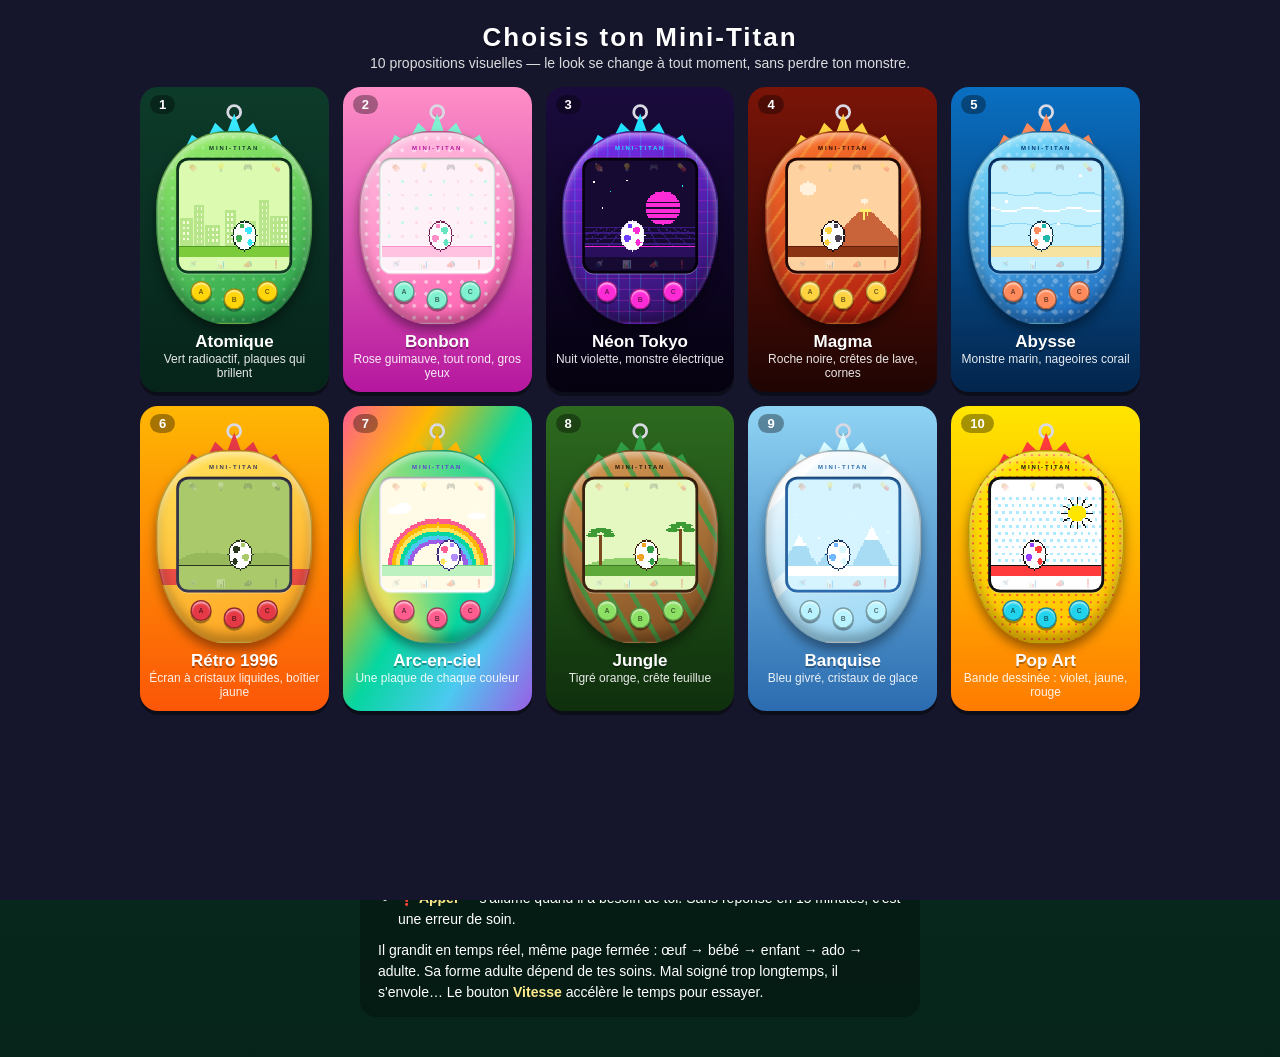
==== classique.html @ c43db401 "Mini-Titan : tamagotchi mobile HD (appli installable) + version classique Co-Authored-By: Claude Fab" ====
<!doctype html>
<html lang="fr">
<head>
<meta charset="utf-8">
<meta name="viewport" content="width=device-width,initial-scale=1">
<title>Mini-Titan — le monstre de poche</title>
<style>
*{box-sizing:border-box}
html,body{margin:0;min-height:100%}
body{font-family:"Trebuchet MS",Verdana,sans-serif;color:#fff;background:var(--page,#1b1b2f);transition:background .4s;
  display:flex;flex-direction:column;align-items:center;padding:14px 12px 40px;overflow-x:hidden}
h1{font-size:26px;margin:4px 0 2px;letter-spacing:2px;text-shadow:0 3px 0 rgba(0,0,0,.25)}
.sub{opacity:.85;font-size:14px;margin-bottom:10px;text-align:center}
.bar{display:flex;gap:8px;flex-wrap:wrap;justify-content:center;margin:6px 0 46px}
.bar button,.close{font:inherit;font-weight:bold;font-size:14px;color:#222;background:#fff;border:0;border-radius:999px;
  padding:8px 14px;cursor:pointer;box-shadow:0 3px 0 rgba(0,0,0,.3)}
.bar button:active{transform:translateY(2px);box-shadow:0 1px 0 rgba(0,0,0,.3)}

/* ---------- boîtier ---------- */
.device{position:relative;width:340px;height:420px;flex:none;user-select:none;-webkit-user-select:none}
.ring{position:absolute;left:50%;top:-58px;width:34px;height:34px;margin-left:-17px;border:6px solid #d9d9e3;border-radius:50%;
  box-shadow:inset 0 -2px 0 rgba(0,0,0,.25)}
.spikes{position:absolute;left:50%;top:-38px;width:230px;height:92px;margin-left:-115px;background:var(--spike);
  clip-path:polygon(0 100%,10% 50%,22% 70%,32% 22%,43% 48%,50% 0,57% 48%,68% 22%,78% 70%,90% 50%,100% 100%);
  filter:drop-shadow(0 0 6px var(--spike))}
.shell{position:absolute;inset:0;border-radius:46% 46% 44% 44% / 40% 40% 52% 52%;
  background:var(--pattern),linear-gradient(160deg,var(--sh1),var(--sh2));
  box-shadow:inset 0 10px 14px rgba(255,255,255,.45),inset 0 -16px 22px rgba(0,0,0,.28),0 14px 24px rgba(0,0,0,.4);
  border:3px solid rgba(0,0,0,.28)}
.brand{position:absolute;top:30px;left:0;right:0;text-align:center;font-weight:900;font-size:13px;letter-spacing:4px;color:var(--brand)}
.bezel{position:absolute;left:44px;top:58px;width:252px;height:252px;border-radius:26px;background:var(--bezel);padding:6px;
  box-shadow:inset 0 3px 6px rgba(0,0,0,.5),0 2px 0 rgba(255,255,255,.35)}
.inner{width:100%;height:100%;border-radius:20px;background:var(--lcd);overflow:hidden;display:flex;flex-direction:column}
.icons{height:30px;display:flex;justify-content:space-around;align-items:center;font-size:17px;flex:none}
.icons span{opacity:.28;filter:var(--icof,none);transition:transform .1s}
.icons span.on{opacity:1;transform:scale(1.35)}
.icons span.alert{opacity:1;animation:blink .6s steps(2) infinite}
@keyframes blink{50%{opacity:.15}}
.lcd{position:relative;flex:1}
.lcd canvas{position:absolute;inset:0;width:100%;height:100%;image-rendering:pixelated;image-rendering:crisp-edges}
.txt{position:absolute;inset:0;display:flex;flex-direction:column;justify-content:space-between;align-items:center;
  padding:8px 6px;font:bold 19px/1.25 "Courier New",monospace;color:var(--ink);text-align:center;white-space:pre;pointer-events:none}
.txt.mid{justify-content:center;gap:6px}
.btns{position:absolute;left:0;right:0;top:326px;display:flex;justify-content:center;gap:26px}
.btns button{width:46px;height:46px;border-radius:50%;border:3px solid rgba(0,0,0,.35);background:var(--btn);cursor:pointer;
  font:900 15px "Trebuchet MS",sans-serif;color:rgba(0,0,0,.55);
  box-shadow:inset 0 4px 4px rgba(255,255,255,.6),0 5px 0 rgba(0,0,0,.35);touch-action:manipulation}
.btns button:nth-child(2){margin-top:16px}
.btns button:active,.btns button.dn{transform:translateY(4px);box-shadow:inset 0 4px 4px rgba(255,255,255,.6),0 1px 0 rgba(0,0,0,.35)}

.help{max-width:560px;margin-top:26px;background:rgba(0,0,0,.28);border-radius:16px;padding:14px 18px;font-size:14px;line-height:1.5}
.help h2{font-size:16px;margin:0 0 6px}
.help ul{margin:6px 0 10px;padding-left:20px}
.help b{color:#ffe98a}

/* ---------- galerie ---------- */
#gal{position:fixed;inset:0;background:#15152b;z-index:10;overflow:auto;padding:18px 12px 40px;text-align:center}
#gal[hidden]{display:none}
.grid{display:grid;grid-template-columns:repeat(auto-fill,minmax(168px,1fr));gap:14px;max-width:1000px;margin:16px auto}
.card{border:0;border-radius:18px;padding:44px 6px 10px;cursor:pointer;color:#fff;font:inherit;position:relative;
  box-shadow:0 4px 0 rgba(0,0,0,.4);transition:transform .12s}
.card:hover{transform:translateY(-4px) scale(1.02)}
.card .mini{width:156px;height:193px;margin:0 auto;position:relative}
.card .mini .device{position:absolute;left:0;top:0;transform:scale(.46);transform-origin:0 0;pointer-events:none}
.card .num{position:absolute;left:10px;top:8px;font-weight:900;font-size:13px;background:rgba(0,0,0,.35);border-radius:999px;padding:2px 9px}
.card b{display:block;font-size:17px;margin-top:8px;text-shadow:0 2px 0 rgba(0,0,0,.3)}
.card small{display:block;opacity:.9;font-size:12px;min-height:30px}
@media(max-width:370px){#main{transform:scale(.88);transform-origin:50% 0}}
</style>
</head>
<body>
<h1>MINI-TITAN</h1>
<div class="sub" id="sub"></div>
<div class="bar">
  <button id="bLook">🎨 Changer de look</button>
  <button id="bSnd">🔊 Son</button>
  <button id="bSpd">⏩ Vitesse ×1</button>
</div>
<div id="main"></div>

<div class="help">
  <h2>Comment s'en occuper</h2>
  Trois boutons, comme sur l'œuf d'origine : <b>A</b> choisit une icône, <b>B</b> valide (ou affiche l'heure si rien n'est choisi), <b>C</b> annule.
  Au clavier : touches <b>← ↓ →</b> ou <b>1 2 3</b>.
  <ul>
    <li>🍖 <b>Nourrir</b> — repas (remplit la faim) ou friandise (rend heureux, fait grossir, rend malade si on abuse).</li>
    <li>💡 <b>Lumière</b> — à éteindre quand il dort.</li>
    <li>🎮 <b>Jeu</b> — devine de quel côté il va se tourner (A = gauche, B = droite), 5 manches.</li>
    <li>💊 <b>Soin</b> — quand la tête de mort apparaît (il faut parfois deux doses).</li>
    <li>🚿 <b>Nettoyer</b> — chasse les crottes ; les laisser traîner le rend malade.</li>
    <li>📊 <b>État</b> — âge, poids, discipline, faim, humeur.</li>
    <li>📣 <b>Gronder</b> — seulement quand il appelle sans raison : ça monte la discipline.</li>
    <li>❗ <b>Appel</b> — s'allume quand il a besoin de toi. Sans réponse en 15 minutes, c'est une erreur de soin.</li>
  </ul>
  Il grandit en temps réel, même page fermée : œuf → bébé → enfant → ado → adulte. Sa forme adulte dépend de tes soins.
  Mal soigné trop longtemps, il s'envole… Le bouton <b>Vitesse</b> accélère le temps pour essayer.
</div>

<div id="gal" hidden>
  <h1>Choisis ton Mini-Titan</h1>
  <div class="sub">10 propositions visuelles — le look se change à tout moment, sans perdre ton monstre.</div>
  <div class="grid" id="grid"></div>
  <button class="close" id="galClose">Fermer</button>
</div>

<script>
'use strict';
/* =====================================================================
   THÈMES : les 10 propositions visuelles
   c = couleurs du monstre, s = écran, sh = boîtier
   ===================================================================== */
const dots=(col,sz)=>`radial-gradient(${col} 22%,transparent 24%) 0 0/${sz}px ${sz}px`;
const THEMES=[
 {id:'atomique',name:'Atomique',desc:'Vert radioactif, plaques qui brillent',
  page:'linear-gradient(#0d3b2a,#06241a)',
  sh:{a:'#9cf06a',b:'#1f9d4d',pattern:dots('rgba(255,255,255,.22)',22),bezel:'#0f3d22',btn:'#ffd60a',spike:'#38e8ff',brand:'#0f3d22'},
  s:{bg:'#dcfab0',gr:'#7ccb3a',gr2:'#4e9a22',dec:'#b7e58a',dec2:'#f4ffd9',ink:'#134a22',decor:'city'},
  c:{out:'#0c2b17',body:'#3fae52',shade:'#27803a',belly:'#f6eea6',plate:'#38e8ff'},plate:'tri'},
 {id:'bonbon',name:'Bonbon',desc:'Rose guimauve, tout rond, gros yeux',
  page:'linear-gradient(#ff8fc7,#b5179e)',
  sh:{a:'#ffc4e3',b:'#ff5fb0',pattern:dots('rgba(255,255,255,.5)',26),bezel:'#fff',btn:'#7ff0d0',spike:'#7ff0d0',brand:'#b5179e'},
  s:{bg:'#fff1f8',gr:'#ffc2e0',gr2:'#ff8fc7',dec:'#ffdcee',dec2:'#c9f7ea',ink:'#b5179e',decor:'dots'},
  c:{out:'#7a1c56',body:'#ff8fc7',shade:'#e85fa6',belly:'#fff6cf',plate:'#63e6c1'},plate:'round',chub:1.15,eyeBig:1},
 {id:'neon',name:'Néon Tokyo',desc:'Nuit violette, monstre électrique',
  page:'linear-gradient(#1a0b3d,#05010f)',
  sh:{a:'#7b2ff7',b:'#2a0f5c',pattern:'repeating-linear-gradient(90deg,rgba(32,227,255,.25) 0 2px,transparent 2px 24px),repeating-linear-gradient(0deg,rgba(255,43,214,.25) 0 2px,transparent 2px 24px)',
      bezel:'#05010f',btn:'#ff2bd6',spike:'#20e3ff',brand:'#20e3ff'},
  s:{bg:'#160a33',gr:'#2a0f5c',gr2:'#ff2bd6',dec:'#ff2bd6',dec2:'#20e3ff',ink:'#20e3ff',decor:'grid'},
  c:{out:'#f2e9ff',body:'#6d3bff',shade:'#4a21c4',belly:'#20e3ff',plate:'#ff2bd6'},plate:'crystal'},
 {id:'magma',name:'Magma',desc:'Roche noire, crêtes de lave, cornes',
  page:'linear-gradient(#7a1408,#1f0503)',
  sh:{a:'#ff7a2f',b:'#a8140a',pattern:'repeating-linear-gradient(125deg,rgba(255,220,80,.28) 0 6px,transparent 6px 30px)',bezel:'#2a0a06',btn:'#ffd23f',spike:'#ffd23f',brand:'#3a0d06'},
  s:{bg:'#ffd3a1',gr:'#8a3413',gr2:'#5c1d0e',dec:'#c9643a',dec2:'#ffec6e',ink:'#5c1d0e',decor:'volcano'},
  c:{out:'#1a0f12',body:'#4a4250',shade:'#2e2833',belly:'#ff9a3c',plate:'#ffd23f'},plate:'tri',horn:1},
 {id:'abysse',name:'Abysse',desc:'Monstre marin, nageoires corail',
  page:'linear-gradient(#0a6fc2,#03254c)',
  sh:{a:'#7fe3ff',b:'#1565c0',pattern:dots('rgba(255,255,255,.3)',34)+','+dots('rgba(255,255,255,.18)',19),bezel:'#063a73',btn:'#ff8a5b',spike:'#ff8a5b',brand:'#063a73'},
  s:{bg:'#c5f1ff',gr:'#f6e3a1',gr2:'#e0c26a',dec:'#8fd8f5',dec2:'#ffffff',ink:'#063a73',decor:'waves'},
  c:{out:'#07324a',body:'#1fb8aa',shade:'#128a85',belly:'#eafff7',plate:'#ff8a5b'},plate:'fin'},
 {id:'retro',name:'Rétro 1996',desc:'Écran à cristaux liquides, boîtier jaune',
  page:'linear-gradient(#ffb703,#fb5607)',
  sh:{a:'#ffe45c',b:'#ff9f1c',pattern:'linear-gradient(transparent 62%,rgba(230,57,70,.85) 62% 70%,transparent 70%)',bezel:'#3a3a52',btn:'#e63946',spike:'#e63946',brand:'#3a3a52',icof:'grayscale(1) contrast(1.4)'},
  s:{bg:'#a9c96b',gr:'#a9c96b',gr2:'#27351a',dec:'#98b85c',dec2:'#98b85c',ink:'#27351a',decor:'hills'},
  c:{out:'#27351a',body:'#a9c96b',shade:'#7d9b48',belly:'#a9c96b',plate:'#27351a'},plate:'tri'},
 {id:'arcenciel',name:'Arc-en-ciel',desc:'Une plaque de chaque couleur',
  page:'linear-gradient(120deg,#ff5d8f,#ffb703,#06d6a0,#4cc9f0,#9b5de5)',
  sh:{a:'#ffffff',b:'#e9e4ff',pattern:'conic-gradient(from 200deg at 50% 118%,#ff5d8f,#ffb703,#ffe45c,#06d6a0,#4cc9f0,#9b5de5,#ff5d8f)',bezel:'#fff',btn:'#ff5d8f',spike:'#ffb703',brand:'#5b3fd1'},
  s:{bg:'#fffbe6',gr:'#bdf2c0',gr2:'#74d680',dec:'#000',dec2:'#000',ink:'#5b3fd1',decor:'rainbow'},
  c:{out:'#3b2a78',body:'#b08cff',shade:'#8a62e6',belly:'#ffffff',plate:['#ff5d8f','#ffb703','#ffe45c','#06d6a0','#4cc9f0']},plate:'round',eyeBig:1},
 {id:'jungle',name:'Jungle',desc:'Tigré orange, crête feuillue',
  page:'linear-gradient(#2d6a1f,#0f2f0d)',
  sh:{a:'#d99a55',b:'#7a4a1e',pattern:'repeating-linear-gradient(60deg,rgba(47,158,68,.75) 0 10px,transparent 10px 44px)',bezel:'#3d2410',btn:'#8ce063',spike:'#2f9e44',brand:'#2b1708'},
  s:{bg:'#e6f8c2',gr:'#5fa83a',gr2:'#3d7a22',dec:'#8fcf6a',dec2:'#7a4a1e',ink:'#2b4a12',decor:'palms'},
  c:{out:'#3a1d05',body:'#f0a322',shade:'#b86a10',belly:'#fff3cf',plate:'#2f9e44'},plate:'fin',pattern:'stripes'},
 {id:'banquise',name:'Banquise',desc:'Bleu givré, cristaux de glace',
  page:'linear-gradient(#8fd3f4,#2b6cb0)',
  sh:{a:'#ffffff',b:'#8fd3f4',pattern:'linear-gradient(135deg,rgba(255,255,255,.8) 0 18%,transparent 18% 40%,rgba(255,255,255,.5) 40% 46%,transparent 46%)',bezel:'#2b6cb0',btn:'#b8f3ff',spike:'#d9faff',brand:'#2b6cb0'},
  s:{bg:'#d6f4ff',gr:'#ffffff',gr2:'#a8dcf5',dec:'#ffffff',dec2:'#a8dcf5',ink:'#1d4e89',decor:'ice'},
  c:{out:'#16345c',body:'#6fb7ff',shade:'#3f8fe0',belly:'#ffffff',plate:'#d9faff'},plate:'crystal',horn:1},
 {id:'pop',name:'Pop Art',desc:'Bande dessinée : violet, jaune, rouge',
  page:'linear-gradient(#ffe600,#ff7b00)',
  sh:{a:'#ffe600',b:'#ffc300',pattern:dots('rgba(255,59,59,.85)',16),bezel:'#111',btn:'#22d3ee',spike:'#ff3b3b',brand:'#111'},
  s:{bg:'#ffffff',gr:'#ff3b3b',gr2:'#111111',dec:'#aeeaff',dec2:'#ffe600',ink:'#111',decor:'pop'},
  c:{out:'#111111',body:'#9b3dff',shade:'#6a1bc4',belly:'#ffe600',plate:'#ff3b3b'},plate:'tri',pattern:'spots'}
];

/* =====================================================================
   DESSIN EN PIXELS
   ===================================================================== */
const LW=80,LH=60,GY=52;          // écran logique
const SW=50,SH=42,AX=25,AY=39;    // tampon du monstre, point d'ancrage (pieds)
const SHAPE=[null,{s:.55,hs:1.45,ps:0},{s:.72,hs:1.2,ps:.6},{s:.88,hs:1.08,ps:.85},{s:1,hs:1,ps:1}];
const cache={};

function palOf(th){
  const c=th.c,p=[null,c.out,c.body,c.belly,Array.isArray(c.plate)?c.plate[0]:c.plate,'#ffffff','#15151f',c.shade,'#e5383b','#ffd60a'];
  if(Array.isArray(c.plate))c.plate.forEach((x,i)=>p[10+i]=x);
  return p;
}
function sprite(th,stage,o){
  o=o||{};
  const key=[th.id,stage,o.form||'',o.frame|0,o.mouth|0,o.eyes||'open',o.crack|0].join('|');
  if(cache[key])return cache[key];
  const B=new Uint8Array(SW*SH);
  const P=(x,y,c)=>{x=Math.round(x);y=Math.round(y);if(x>=0&&x<SW&&y>=0&&y<SH)B[y*SW+x]=c};
  const G=(x,y)=>(x<0||x>=SW||y<0||y>=SH)?0:B[y*SW+x];
  const E=(cx,cy,rx,ry,c,only)=>{for(let y=Math.floor(cy-ry);y<=Math.ceil(cy+ry);y++)for(let x=Math.floor(cx-rx);x<=Math.ceil(cx+rx);x++){
    const dx=(x-cx)/rx,dy=(y-cy)/ry;if(dx*dx+dy*dy<=1&&x>=0&&x<SW&&y>=0&&y<SH&&(!only||B[y*SW+x]===only))B[y*SW+x]=c}};
  const R=(x,y,w,h,c)=>{x=Math.round(x);y=Math.round(y);w=Math.max(1,Math.round(w));h=Math.max(1,Math.round(h));for(let j=0;j<h;j++)for(let i=0;i<w;i++)P(x+i,y+j,c)};
  const T=(ax,ay,bx,by,cx,cy,c)=>{const sg=(px,py,qx,qy,rx,ry)=>(px-rx)*(qy-ry)-(qx-rx)*(py-ry);
    for(let y=Math.floor(Math.min(ay,by,cy));y<=Math.ceil(Math.max(ay,by,cy));y++)for(let x=Math.floor(Math.min(ax,bx,cx));x<=Math.ceil(Math.max(ax,bx,cx));x++){
      const d1=sg(x,y,ax,ay,bx,by),d2=sg(x,y,bx,by,cx,cy),d3=sg(x,y,cx,cy,ax,ay);
      if(!((d1<0||d2<0||d3<0)&&(d1>0||d2>0||d3>0)))P(x,y,c)}};
  const multi=Array.isArray(th.c.plate);

  if(stage===0){ // œuf
    E(AX,AY-10,8,10,5);
    E(AX-3,AY-14,2.4,2.4,multi?10:4,5);E(AX+4,AY-8,2.8,2.8,2,5);E(AX-4,AY-5,2,2,multi?12:4,5);E(AX+2,AY-17,1.6,1.6,2,5);
    if(o.crack){[[-6,-11],[-4,-13],[-2,-10],[0,-13],[2,-10],[4,-13],[6,-11]].forEach(p=>P(AX+p[0],AY+p[1],1));
      if(o.crack>1)[[-1,-9],[0,-8],[1,-7],[3,-9]].forEach(p=>P(AX+p[0],AY+p[1],1));}
  }else if(stage==='dead'){ // petit fantôme
    const by=o.frame?-1:0;
    E(AX,AY-30+by,6,1.6,9);E(AX,AY-30+by,3.6,.5,0);
    T(AX-6,AY-22+by,AX-6,AY-16+by,AX-11,AY-25+by,4);T(AX-7,AY-16+by,AX-6,AY-11+by,AX-11,AY-18+by,4);
    E(AX,AY-17+by,7,8,5);R(AX-7,AY-17+by,15,9,5);
    for(let i=0;i<4;i++)E(AX-5.5+i*3.7,AY-8+by,1.8,2,5);
    R(AX+1,AY-19+by,3,1,1);R(AX-4,AY-19+by,3,1,1);P(AX,AY-15+by,1);
  }else{
    const K=SHAPE[stage];let s=K.s,ps=K.ps;const hs=K.hs;
    if(o.form==='titan')ps=1.3;
    if(o.form==='grognon'){s=.92;ps=.7}
    const ch=th.chub||1,by=o.frame?-1:0;
    const X=d=>AX+d*s*ch, Y=d=>AY+d*s+by, Yl=d=>AY+d*s;
    const hx=X(5),hy=Y(-25);                                   // centre de la tête
    // plaques dorsales (avant le corps, qui recouvre leur base)
    const pts=[[hx-2*hs*s,hy-6*hs*s,0,-1,2.2],[hx-6*hs*s,hy-4*hs*s,-.5,-.87,2.6],
      [X(-4),Y(-23),-.8,-.6,3.4],[X(-8),Y(-18),-.95,-.3,4],[X(-10),Y(-12),-.9,-.44,3.4],
      [X(-14),Y(-10),-.45,-.9,3],[X(-18),Y(-6),-.3,-.95,2.1],[X(-21),Y(-4),0,-1,1.3]];
    if(ps>0)pts.forEach((p,i)=>{
      const z=Math.max(.9,p[4]*ps*s),nx=p[2],ny=p[3],px=p[0]-nx,py=p[1]-ny,qx=-ny,qy=nx,c=multi?10+(i%th.c.plate.length):4;
      const tri=(w,h)=>T(px+qx*w,py+qy*w,px-qx*w,py-qy*w,px+nx*h,py+ny*h,c);
      if(th.plate==='round')E(px+nx*z*.8,py+ny*z*.8,z,z,c);
      else if(th.plate==='fin')tri(z*1.5,z*1.5);
      else if(th.plate==='crystal'){tri(z*.75,z*2.5);tri(z*1.1,z*1.1)}
      else tri(z,z*1.9);
      P(px+nx*1.5,py+ny*1.5,c);
    });
    if(th.horn&&stage>=3){T(hx+1*s,hy-5*hs*s,hx+4*s,hy-5*hs*s,hx+4*s,hy-10*hs*s,5)}
    // queue
    [[-9,-8,5],[-14,-5.5,4],[-18,-3.5,2.7],[-21,-2.4,1.7]].forEach(q=>E(X(q[0]),Y(q[1]),q[2]*s,q[2]*s,2));
    // pattes
    const lift=o.frame?1:0;
    R(X(-6),Yl(-7),5*s*ch,7*s-lift,2);R(X(-6),Yl(-2)-lift,6*s*ch,2*s,2);
    R(X(1),Yl(-7),5*s*ch,7*s,2);R(X(1),Yl(-2),6*s*ch,2*s,2);
    // corps, cou, tête, museau
    E(X(-1),Y(-12),9*s*ch,10*s,2);
    E(X(1),Y(-20),6*s*ch,6*s,2);
    E(hx,hy,7*hs*s,6*hs*s,2);
    const sx=hx+5*hs*s,sy=hy+2*hs*s,srx=5.5*hs*s,sry=4*hs*s;
    E(sx,sy,srx,sry,2);
    // ventre
    E(X(3),Y(-11),5*s*ch,7*s,3,2);
    // motif
    if(th.pattern==='stripes'){for(let y=0;y<SH;y++)for(let x=0;x<X(1);x++)if(B[y*SW+x]===2&&(x+2*y)%7<2&&y<Yl(-6))B[y*SW+x]=7}
    if(th.pattern==='spots'){[[-6,-15,1.8],[-3,-8,1.4],[-12,-7,1.3],[1,-28,1.5]].forEach(q=>E(X(q[0]),Y(q[1]),q[2]*s+.3,q[2]*s+.3,7,2))}
    // ombre de contour (bas-gauche)
    const C=B.slice();
    for(let y=0;y<SH-1;y++)for(let x=1;x<SW;x++)if(C[y*SW+x]===2&&(C[(y+1)*SW+x]===0||C[(y+1)*SW+x-1]===0))B[y*SW+x]=7;
    // bras
    R(X(6),Y(-17),4*s,2*s,7);P(X(6)+Math.max(1,Math.round(4*s)),Y(-17),5);
    // œil
    const big=th.eyeBig||stage<=2,ew=big?4:3,ex=Math.round(hx+1*hs*s),ey=Math.round(hy-3*hs*s);
    const ee=o.eyes||'open';
    if(ee==='closed'||ee==='sad'){R(ex,ey+ew-2,ew,1,1);if(ee==='sad'){P(ex+1,ey+ew,5);P(ex+1,ey+ew+1,5)}}
    else if(ee==='happy'){P(ex,ey+2,1);P(ex+1,ey+1,1);if(ew>3){P(ex+2,ey+1,1);P(ex+3,ey+2,1)}else P(ex+2,ey+2,1)}
    else{R(ex,ey,ew,ew,5);R(ex+ew-2,ey+ew-2,2,2,6);if(big)P(ex+ew-2,ey+ew-2,5);
      if(ee==='angry'){P(ex,ey,1);P(ex+1,ey,1);P(ex+1,ey+1,1);if(ew>3)P(ex+2,ey+1,1)}}
    // museau : narine, bouche
    P(sx+srx*.6,sy-sry*.55,1);
    if(o.mouth){E(sx+1,sy+sry*.55,srx*.62,sry*.5,8);P(sx-1,sy+sry*.2,5);P(sx+2,sy+sry*.2,5)}
    else{const my=Math.round(sy+sry*.4);for(let x=Math.round(sx-1);x<=Math.round(sx+srx-1);x++)P(x,my,1)}
  }
  // contour automatique
  const D=B.slice();
  for(let y=0;y<SH;y++)for(let x=0;x<SW;x++)if(!D[y*SW+x]){
    const n=(x>0&&D[y*SW+x-1])||(x<SW-1&&D[y*SW+x+1])||(y>0&&D[(y-1)*SW+x])||(y<SH-1&&D[(y+1)*SW+x]);
    if(n)B[y*SW+x]=1}
  return cache[key]=B;
}
function blit(c,th,B,x0,y0,flip){
  const pal=th._pal||(th._pal=palOf(th));
  for(let y=0;y<SH;y++)for(let x=0;x<SW;x++){const v=B[y*SW+x];if(v){c.fillStyle=pal[v];c.fillRect(x0+(flip?SW-1-x:x),y0+y,1,1)}}
}
const r=(c,x,y,w,h,col)=>{c.fillStyle=col;c.fillRect(Math.round(x),Math.round(y),Math.round(w),Math.round(h))};
function el(c,cx,cy,rx,ry,col){c.fillStyle=col;for(let y=Math.floor(cy-ry);y<=Math.ceil(cy+ry);y++){
  const t=1-((y-cy)/ry)**2;if(t<0)continue;const w=Math.round(rx*Math.sqrt(t));c.fillRect(Math.round(cx)-w,y,2*w+1,1)}}
function bmp(c,rows,x,y,col){c.fillStyle=col;rows.forEach((row,j)=>{for(let i=0;i<row.length;i++)if(row[i]!==' ')c.fillRect(x+i,y+j,1,1)})}
const HEART=[' x x ','xxxxx','xxxxx',' xxx ','  x  '],ZED=['xxxx','  x ',' x  ','xxxx'];
const SKULL=[' xxxxx ','xxxxxxx','x  x  x','x  x  x','xxx xxx',' xxxxx ',' x x x '];
const NOTE=['  xx','  x ','  x ','xxx ','xxx '];

function decor(c,th,fr){
  const s=th.s;
  switch(s.decor){
  case 'city':[[1,9,20],[11,7,30],[19,11,15],[33,8,26],[44,12,18],[58,7,33],[66,13,22]].forEach(b=>{
      r(c,b[0],GY-b[2],b[1],b[2],s.dec);for(let y=GY-b[2]+2;y<GY-2;y+=4)for(let x=b[0]+2;x<b[0]+b[1]-1;x+=3)r(c,x,y,1,2,s.dec2)});break;
  case 'dots':for(let y=4;y<GY;y+=10)for(let x=(y%20?4:9);x<LW;x+=10)r(c,x,y,2,2,(x+y)%3?s.dec:s.dec2);break;
  case 'grid':el(c,56,24,12,12,s.dec);for(let y=20;y<36;y+=4)r(c,42,y,30,1,s.bg);
      for(let y=GY-14;y<GY;y+=4)r(c,0,y,LW,1,'#3b1a80');for(let x=-20;x<=100;x+=12)for(let k=0;k<14;k++)r(c,40+(x-40)*(.45+k*.04),GY-14+k,1,1,'#3b1a80');
      [[6,5],[18,12],[30,4],[70,8],[12,24]].forEach((p,i)=>r(c,p[0],p[1],1,1,(i+(fr>>2))%2?s.dec2:'#fff'));break;
  case 'volcano':for(let i=0;i<26;i++)r(c,52-i,GY-26+i,8+2*i,1,s.dec);r(c,52,GY-27,8,2,s.dec2);r(c,54,GY-25,2,6,s.dec2);r(c,57,GY-25,1,3,s.dec2);
      el(c,56-(fr%8),GY-32-(fr%8),2,2,'#fff1dc');el(c,14,10,5,5,'#fff1dc');break;
  case 'waves':for(let row=0;row<3;row++)for(let x=0;x<LW;x++){const y=14+row*11+Math.round(Math.sin((x+fr*2+row*9)/5)*1.5);r(c,x,y,1,1,row%2?s.dec2:s.dec)}
      [[10,40],[64,30],[48,10]].forEach((p,i)=>{const y=(p[1]-fr*(1+i%2)%40+80)%46;r(c,p[0],y,2,2,s.dec2)});break;
  case 'hills':el(c,20,GY+4,24,14,s.dec);el(c,62,GY+6,22,16,s.dec);break;
  case 'rainbow':['#ff5d8f','#ffb703','#ffe45c','#06d6a0','#4cc9f0','#9b5de5',th.s.bg].forEach((col,i)=>el(c,40,GY,36-i*3,34-i*3,col));
      el(c,10,12,6,3,'#fff');el(c,15,10,5,4,'#fff');el(c,68,16,6,3,'#fff');break;
  case 'palms':el(c,40,GY+8,50,14,s.dec);[[10,22],[68,26]].forEach(p=>{r(c,p[0],GY-p[1],2,p[1],s.dec2);
      [[-6,0],[-4,-3],[0,-4],[4,-3],[6,0]].forEach(l=>el(c,p[0]+1+l[0],GY-p[1]+l[1],4,1.6,'#3d9a35'))});break;
  case 'ice':[[8,22,12],[30,14,9],[60,28,14]].forEach(t=>{for(let i=0;i<t[1];i++)r(c,t[0]-i*t[2]/t[1],GY-t[1]+i,2*i*t[2]/t[1]+1,1,i<t[1]*.35?s.dec:s.dec2)});
      [[5,6],[22,14],[45,5],[72,10],[60,20]].forEach((p,i)=>r(c,p[0],(p[1]+fr*(1+i%2))%GY,1,1,'#fff'));break;
  case 'pop':for(let y=3;y<GY;y+=5)for(let x=(y%2?3:5);x<LW;x+=5)r(c,x,y,2,2,s.dec);
      for(let a=0;a<12;a++){const an=a*Math.PI/6;for(let k=6;k<12;k++)r(c,62+Math.cos(an)*k,14+Math.sin(an)*k,1,1,'#111')}el(c,62,14,6,6,s.dec2);break;
  }
}
function drawItem(c,kind,x,y,step){
  const k=1-step*.3;
  if(kind==='meal'){el(c,x,y,5*k,4*k,'#111');el(c,x,y,5*k-1,4*k-1,'#b5541c');el(c,x-1,y-1,2*k,1.2*k,'#e07a3a');
    if(step<2){r(c,x+4,y-1,5,2,'#fff');r(c,x+8,y-2,2,4,'#fff')}}
  else if(kind==='snack'){r(c,x,y+2,1,6,'#fff');el(c,x,y-1,4*k,4*k,'#111');el(c,x,y-1,4*k-1,4*k-1,'#ff5d8f');if(k>.5){r(c,x-1,y-2,2,1,'#fff');r(c,x,y,2,1,'#ffe45c')}}
  else if(kind==='pill'){r(c,x-4,y-2,9,5,'#111');r(c,x-3,y-1,4,3,'#e5383b');r(c,x+1,y-1,3,3,'#fff')}
}
function drawPoop(c,x,y,w){
  const o=w?1:0;r(c,x-4,y-2,9,3,'#3b2412');r(c,x-3+o,y-4,6,2,'#3b2412');r(c,x-1,y-6,3,2,'#3b2412');
  r(c,x-3,y-2,7,2,'#8a5a2b');r(c,x-2+o,y-4,4,2,'#8a5a2b');r(c,x,y-5,1,1,'#8a5a2b');r(c,x-2,y-2,2,1,'#b9844a');
  r(c,x+5,y-8-o,1,2,'#8a5a2b');r(c,x-5,y-7+o,1,2,'#8a5a2b');
}
/* v : description de l'image à afficher */
function drawScene(c,th,v){
  const s=th.s,fr=v.fr|0;
  r(c,0,0,LW,LH,s.bg);
  if(v.text)return;
  decor(c,th,fr);r(c,0,GY,LW,LH-GY,s.gr);r(c,0,GY,LW,1,s.gr2);
  if(v.dark){r(c,0,0,LW,LH,'#0a0a16');if(v.zz){bmp(c,ZED,34+(fr>>1)%2*2,24,'#fff');bmp(c,ZED,42,16-(fr>>1)%2*2,'#9aa');}return}
  for(let i=0;i<(v.poops|0);i++)drawPoop(c,72-(i%2)*11,GY+5-(i>>1)*9,(fr>>1)%2);
  const y0=GY+2-AY-(v.jump|0);
  if(v.dead){blit(c,th,sprite(th,'dead',{frame:(fr>>1)%2}),40-AX,y0-6-((fr>>2)%2),false);
    r(c,8,GY-12,11,13,'#111');r(c,9,GY-11,9,12,'#c9c9d6');r(c,12,GY-9,3,1,'#111');r(c,13,GY-10,1,5,'#111');return}
  const B=sprite(th,v.stage,{frame:v.frame,mouth:v.mouth,eyes:v.eyes,form:v.form,crack:v.crack});
  blit(c,th,B,Math.round(v.x)-AX,y0,v.flip);
  if(v.item)drawItem(c,v.item.kind,v.item.x,v.item.y,v.item.step);
  if(v.sick)bmp(c,SKULL,66,6+(fr>>1)%2,s.ink);
  if(v.zz){bmp(c,ZED,v.x+12,14-(fr>>1)%2*2,s.ink);bmp(c,ZED,v.x+18,8,s.ink)}
  if(v.hearts){bmp(c,HEART,v.x-16,10-(fr%3),'#e5383b');bmp(c,HEART,v.x+12,6+(fr%3),'#e5383b')}
  if(v.note)bmp(c,NOTE,v.x+14,8+(fr%2),s.ink);
  if(v.sweep!=null){for(let k=0;k<3;k++)for(let y=0;y<LH;y++)r(c,v.sweep-k*5+Math.round(Math.sin(y/3)*1.5),y,2,1,k?'#bfeaff':'#4cc9f0')}
  if(v.flash)r(c,0,0,LW,LH,'rgba(255,255,255,.85)');
}

/* =====================================================================
   BOÎTIER (HTML)
   ===================================================================== */
const ICONS=['🍖','💡','🎮','💊','🚿','📊','📣','❗'];
function buildDevice(th,full){
  const d=document.createElement('div');d.className='device';
  d.innerHTML=`<div class="ring"></div><div class="spikes"></div><div class="shell"></div>
   <div class="brand">MINI-TITAN</div>
   <div class="bezel"><div class="inner">
     <div class="icons">${ICONS.slice(0,4).map(i=>`<span>${i}</span>`).join('')}</div>
     <div class="lcd"><canvas width="${LW}" height="${LH}"></canvas><div class="txt"></div></div>
     <div class="icons">${ICONS.slice(4).map(i=>`<span>${i}</span>`).join('')}</div>
   </div></div>
   <div class="btns"><button data-k="A">A</button><button data-k="B">B</button><button data-k="C">C</button></div>`;
  skin(d,th);
  if(full)d.querySelectorAll('.btns button').forEach(b=>b.addEventListener('click',()=>press(b.dataset.k)));
  return d;
}
function skin(d,th){
  const h=th.sh,st=d.style;
  st.setProperty('--sh1',h.a);st.setProperty('--sh2',h.b);st.setProperty('--pattern',h.pattern);st.setProperty('--bezel',h.bezel);
  st.setProperty('--btn',h.btn);st.setProperty('--spike',h.spike);st.setProperty('--brand',h.brand);
  st.setProperty('--lcd',th.s.bg);st.setProperty('--ink',th.s.ink);st.setProperty('--icof',h.icof||'none');
}

/* =====================================================================
   ÉTAT ET RÈGLES (les codes du tamagotchi)
   ===================================================================== */
const KEY='mini-titan-v1';
const STG=[
 {n:'Œuf',dur:1},
 {n:'Bébé',dur:45,hun:7,hap:8,poop:15,w:5,sleep:null},
 {n:'Enfant',dur:1440,hun:35,hap:40,poop:120,w:10,sleep:[20,8]},
 {n:'Ado',dur:2880,hun:50,hap:55,poop:150,w:20,sleep:[21,8]},
 {n:'Adulte',dur:Infinity,hun:60,hap:70,poop:180,w:30,sleep:[22,8]}];
let S=null;
function fresh(theme){
  return {v:1,theme:theme||0,stage:0,form:'',age:0,grow:0,hunger:2,happy:2,disc:0,weight:5,poops:0,dirtyT:0,
    sick:false,doses:0,sickT:0,starveT:0,snacks:0,asleep:false,light:true,lightT:0,mistakes:0,callT:-1,fake:0,fakeT:200,
    hunT:5,hapT:6,poopT:10,dead:false,last:Date.now(),simT:Date.now(),acc:0,speed:1,mute:false,chosen:false};
}
function save(){try{localStorage.setItem(KEY,JSON.stringify(S))}catch(e){}}
function load(){try{const j=JSON.parse(localStorage.getItem(KEY));if(j&&j.v===1)return Object.assign(fresh(),j)}catch(e){}return null}

const need=()=>S.hunger===0||S.happy===0||S.sick;
const attention=()=>!S.dead&&S.stage>0&&((need()&&S.callT>=0&&S.callT<15)||S.fake>0||(S.asleep&&S.light&&S.lightT<15));

function minute(t){ // une minute de jeu
  if(S.dead)return;
  S.age++;S.grow++;
  const st=STG[S.stage];
  if(S.stage===0){if(S.grow>=st.dur)evolve();return}
  const h=new Date(t).getHours();
  const night=!!st.sleep&&(h>=st.sleep[0]||h<st.sleep[1]);
  if(night&&!S.asleep){S.asleep=true;S.lightT=0;S.fake=0}
  if(!night&&S.asleep){S.asleep=false;S.light=true}
  if(S.asleep){if(S.light){S.lightT++;if(S.lightT===15)S.mistakes++}}
  else{
    if(--S.hunT<=0){S.hunger=Math.max(0,S.hunger-1);S.hunT=st.hun}
    if(--S.hapT<=0){S.happy=Math.max(0,S.happy-1);S.hapT=st.hap}
    if(--S.poopT<=0){S.poops=Math.min(4,S.poops+1);S.poopT=st.poop}
    if(S.poops>0){if(++S.dirtyT>=90&&!S.sick)fallSick()}
    if(S.age%30===0&&S.snacks>0)S.snacks--;
    if(S.stage>=2&&!need()&&S.fake===0&&--S.fakeT<=0){S.fake=15;S.fakeT=180+Math.floor(Math.random()*120)}
    else if(S.fake>0)S.fake--;
    if(need()){if(S.callT<0)S.callT=0;else if(S.callT<15&&++S.callT===15)S.mistakes++}else S.callT=-1;
    if(S.hunger===0){if(++S.starveT>=480)return die()}else S.starveT=0;
  }
  if(S.sick&&++S.sickT>=360)return die();
  if(S.grow>=st.dur)evolve();
}
function fallSick(){S.sick=true;S.doses=1+(Math.random()<.5?1:0);S.sickT=0}
function die(){S.dead=true;S.asleep=false;S.light=true;mode='idle';sel=-1;anim=null;tune([330,262,196,131])}
function evolve(){
  S.stage++;S.grow=0;const st=STG[S.stage];
  S.weight=Math.max(S.weight,st.w);S.hunT=st.hun;S.hapT=st.hap;S.poopT=st.poop;
  if(S.stage===4)S.form=S.mistakes<=3?'titan':'grognon';
  if(mode==='idle')setAnim('evolve',10);tune([262,330,392,523]);
}
function tick(){
  const now=Date.now();let dt=now-S.last;S.last=now;
  if(dt>5000){dt=Math.min(dt,7*864e5);S.simT=now-dt;S.acc+=dt}   // page fermée : rattrapage à vitesse réelle
  else S.acc+=dt*S.speed;
  let n=0;
  while(S.acc>=60000){S.acc-=60000;S.simT+=60000;minute(S.simT);n++}
  if(S.speed===1&&Math.abs(S.simT-now)>90000)S.simT=now;
  if(n)save();
}

/* ---------- interface ---------- */
let mode='idle',sel=-1,fsel=0,page=0,anim=null,fr=0,wx=40,wdir=1,game=null,wasAtt=false;
let dev,ctx,txt,icons,lastTxt='';
const th=()=>THEMES[S.theme];

function setAnim(type,dur,end,data){anim={type,t:0,dur,end,data:data||{}}}
function refuse(){setAnim('no',8);beep(140,.15)}
function act(i){
  if(i===5){mode='meter';page=0;return}
  if(i===1){S.light=!S.light;if(S.asleep&&!S.light)S.lightT=0;save();return}
  if(S.stage===0){beep(140,.15);return}
  if(S.asleep){beep(140,.15);return}
  if(i===0){mode='feed';fsel=0}
  else if(i===2){if(S.sick)return refuse();mode='game';game={round:0,wins:0,phase:'ask',t:0,dir:0,ok:false}}
  else if(i===3){if(!S.sick)return refuse();setAnim('med',10,()=>{if(--S.doses<=0){S.sick=false;S.sickT=0;setAnim('happy',8)}})}
  else if(i===4){setAnim('clean',12,()=>{S.poops=0;S.dirtyT=0})}
  else if(i===6){if(S.fake>0){S.fake=0;S.disc=Math.min(100,S.disc+25);setAnim('scold',8)}
                 else{S.happy=Math.max(0,S.happy-1);setAnim('sad',8)}}
  save();
}
function feed(k){
  mode='idle';
  if(S.sick)return refuse();
  if(k===0){if(S.hunger>=4)return refuse();setAnim('eat',12,()=>{S.hunger++;S.weight++;S.starveT=0},{kind:'meal'})}
  else setAnim('eat',12,()=>{S.happy=Math.min(4,S.happy+1);S.weight+=2;if(++S.snacks>=5&&!S.sick)fallSick()},{kind:'snack'});
}
function press(k){
  audio();beep(k==='A'?880:k==='B'?990:660,.05);
  const b=dev.querySelector(`[data-k="${k}"]`);b.classList.add('dn');setTimeout(()=>b.classList.remove('dn'),120);
  if(!document.getElementById('gal').hidden)return;
  if(S.dead){if(k==='B'){const o=S;S=fresh(o.theme);S.speed=o.speed;S.mute=o.mute;S.chosen=true;mode='idle';sel=-1;save()}return}
  if(anim)return;
  if(mode==='idle'){
    if(k==='A')sel=(sel+1)%7;
    else if(k==='B'){if(sel<0)mode='clock';else act(sel)}
    else sel=-1;
  }else if(mode==='clock')mode='idle';
  else if(mode==='feed'){if(k==='A')fsel^=1;else if(k==='B')feed(fsel);else mode='idle'}
  else if(mode==='meter'){if(k==='C')mode='idle';else page=(page+1)%2}
  else if(mode==='game'){
    if(k==='C'){mode='idle';game=null}
    else if(game.phase==='ask'){game.dir=Math.random()<.5?-1:1;game.ok=(k==='A')===(game.dir<0);if(game.ok)game.wins++;game.phase='show';game.t=0;beep(game.ok?1200:180,.15)}
  }
  render();
}
function gameStep(){
  if(!game)return;game.t++;
  if(game.phase==='show'&&game.t>6){game.round++;game.t=0;game.phase=game.round>=5?'end':'ask'}
  else if(game.phase==='end'&&game.t>8){
    const win=game.wins>=3;mode='idle';game=null;
    S.weight=Math.max(STG[S.stage].w,S.weight-1);
    if(win){S.happy=Math.min(4,S.happy+1);setAnim('happy',10);tune([523,659,784])}else setAnim('sad',8);
    save();
  }
}
const hearts=n=>'♥'.repeat(n)+'♡'.repeat(4-n);
function render(){
  const t=th(),v={fr,stage:S.stage,form:S.form,x:wx,flip:wdir<0,frame:(fr>>1)%2,poops:S.poops,sick:S.sick};
  let text='',mid=false;
  const mood=S.sick||S.hunger===0||S.happy===0?'sad':'open';
  v.eyes=mood;
  if(S.dead){v.dead=true;text='\n\nB : nouvel œuf'}
  else if(!S.light){v.dark=true;v.zz=S.asleep}
  else if(mode==='clock'){v.text=true;mid=true;const d=new Date(S.simT);text=String(d.getHours()).padStart(2,'0')+':'+String(d.getMinutes()).padStart(2,'0')}
  else if(mode==='feed'){v.text=true;mid=true;text=(fsel?'  ':'▶ ')+'REPAS   \n'+(fsel?'▶ ':'  ')+'FRIANDISE'}
  else if(mode==='meter'){v.text=true;mid=true;
    text=page===0?`${STG[S.stage].n.toUpperCase()}\nÂGE   ${Math.floor(S.age/1440)} an${S.age>=2880?'s':''}\nPOIDS ${S.weight} kg\nDISCIPLINE\n${'▰'.repeat(S.disc/25)+'▱'.repeat(4-S.disc/25)}`
                 :`FAIM\n${hearts(S.hunger)}\nHUMEUR\n${hearts(S.happy)}`}
  else if(mode==='game'&&game){v.x=40;v.poops=0;v.sick=false;v.eyes='open';
    if(game.phase==='ask'){v.flip=fr%2===0;text=`MANCHE ${game.round+1}/5\n\nA ◀     ▶ B`}
    else if(game.phase==='show'){v.flip=game.dir<0;v.eyes=game.ok?'happy':'sad';v.jump=game.ok?(game.t%2)*3:0;text=(game.ok?'GAGNÉ !':'RATÉ…')+'\n\n'}
    else{v.eyes=game.wins>=3?'happy':'sad';text=`${game.wins} / 5\n\n`}}
  else if(S.stage===0){v.x=40;v.flip=false;v.frame=0;v.crack=S.grow*60+S.acc/1000>40?2:S.grow*60+S.acc/1000>20?1:0;v.x+=(fr%4===0?1:fr%4===2?-1:0)}
  else if(anim){const a=anim;v.x=a.type==='eat'||a.type==='med'?34:wx;
    if(a.type==='eat'){v.flip=false;v.mouth=a.t%2;v.eyes='open';v.item={kind:a.data.kind,x:58,y:GY-14,step:Math.min(2,a.t>>2)}}
    else if(a.type==='med'){v.flip=false;v.mouth=a.t>4&&a.t<8;v.item=a.t<7?{kind:'pill',x:60-a.t*2,y:GY-16,step:0}:null}
    else if(a.type==='no'){v.flip=a.t%2===0;v.eyes='angry'}
    else if(a.type==='happy'){v.jump=(a.t%2)*4;v.eyes='happy';v.hearts=true}
    else if(a.type==='sad'){v.eyes='sad';v.frame=0}
    else if(a.type==='scold'){v.eyes='closed';v.frame=0;v.note=false;v.jump=a.t<2?2:0}
    else if(a.type==='clean'){v.sweep=LW+10-a.t*8}
    else if(a.type==='evolve'){v.flash=a.t%2===0;v.frame=0}}
  else if(S.asleep){v.eyes='closed';v.frame=0;v.zz=true}
  else if(S.fake>0){v.eyes='angry';v.mouth=fr%2;v.note=true}
  drawScene(ctx,t,v);
  if(text!==lastTxt){txt.textContent=text;lastTxt=text}
  txt.classList.toggle('mid',mid);
  const att=attention();
  icons.forEach((e,i)=>{e.className=i===7?(att?'alert':''):(i===sel&&mode==='idle'&&!S.dead?'on':'')});
  if(att&&!wasAtt)tune([988,784,988,784]);wasAtt=att;
  document.getElementById('sub').textContent=`Look n°${S.theme+1} — ${t.name}`;
}
function frame(){
  fr++;tick();
  if(anim){if(++anim.t>=anim.dur){const e=anim.end;anim=null;if(e)e();save()}}
  else if(mode==='game')gameStep();
  else if(mode==='idle'&&S.stage>0&&!S.asleep&&!S.dead&&!S.sick&&fr%2===0){
    if(Math.random()<.12)wdir=-wdir;else if(Math.random()<.7)wx+=wdir*2;
    const hi=S.poops?46:56;if(wx<24){wx=24;wdir=1}if(wx>hi){wx=hi;wdir=-1}}
  render();
}

/* ---------- son ---------- */
let AC=null;
function audio(){if(!AC){try{AC=new (window.AudioContext||window.webkitAudioContext)()}catch(e){}}}
function beep(f,d,at){if(!AC||!S||S.mute)return;const o=AC.createOscillator(),g=AC.createGain(),t=AC.currentTime+(at||0);
  o.type='square';o.frequency.value=f;g.gain.setValueAtTime(.04,t);g.gain.setValueAtTime(0,t+d);o.connect(g);g.connect(AC.destination);o.start(t);o.stop(t+d+.02)}
function tune(a){a.forEach((f,i)=>beep(f,.11,i*.13))}

/* ---------- galerie des 10 propositions ---------- */
const galCtx=[];
function buildGallery(){
  const g=document.getElementById('grid');
  THEMES.forEach((t,i)=>{
    const b=document.createElement('button');b.className='card';b.style.background=t.page;
    b.innerHTML=`<span class="num">${i+1}</span><div class="mini"></div><b>${t.name}</b><small>${t.desc}</small>`;
    const d=buildDevice(t,false);b.querySelector('.mini').appendChild(d);
    galCtx.push(d.querySelector('canvas').getContext('2d'));
    b.addEventListener('click',()=>pick(i));g.appendChild(b);
  });
}
function galFrame(){
  if(document.getElementById('gal').hidden)return;
  const k=Math.floor(fr/14)%5,stage=k===0?0:k;
  THEMES.forEach((t,i)=>drawScene(galCtx[i],t,{fr,stage,form:stage===4?'titan':'',x:40+Math.round(Math.sin(fr/5+i)*8),
    flip:Math.cos(fr/5+i)<0,frame:(fr>>1)%2,eyes:fr%14>10?'happy':'open',mouth:fr%14>10}));
}
function pick(i){S.theme=i;S.chosen=true;applyTheme();document.getElementById('gal').hidden=true;save();render()}
function applyTheme(){skin(dev,th());document.body.style.setProperty('--page',th().page)}
function openGal(){document.getElementById('galClose').style.display=S.chosen?'':'none';document.getElementById('gal').hidden=false;galFrame()}

/* ---------- démarrage ---------- */
function ui(){
  document.getElementById('bSnd').textContent=S.mute?'🔇 Son coupé':'🔊 Son';
  document.getElementById('bSpd').textContent='⏩ Vitesse ×'+S.speed;
}
S=load()||fresh(0);
dev=buildDevice(th(),true);document.getElementById('main').appendChild(dev);
ctx=dev.querySelector('canvas').getContext('2d');txt=dev.querySelector('.txt');icons=[...dev.querySelectorAll('.icons span')];
applyTheme();buildGallery();ui();
document.getElementById('bLook').onclick=openGal;
document.getElementById('galClose').onclick=()=>{document.getElementById('gal').hidden=true};
document.getElementById('bSnd').onclick=()=>{S.mute=!S.mute;audio();ui();save()};
document.getElementById('bSpd').onclick=()=>{S.speed=S.speed===1?20:S.speed===20?120:1;if(S.speed===1)S.simT=Date.now();ui();save()};
addEventListener('keydown',e=>{const k={ArrowLeft:'A',ArrowDown:'B',Enter:'B',ArrowRight:'C','1':'A','2':'B','3':'C'}[e.key];if(k){e.preventDefault();press(k)}});
document.addEventListener('visibilitychange',()=>{if(document.hidden)save()});
if(!S.chosen)openGal();
render();
setInterval(()=>{frame();galFrame()},250);
</script>
</body>
</html>
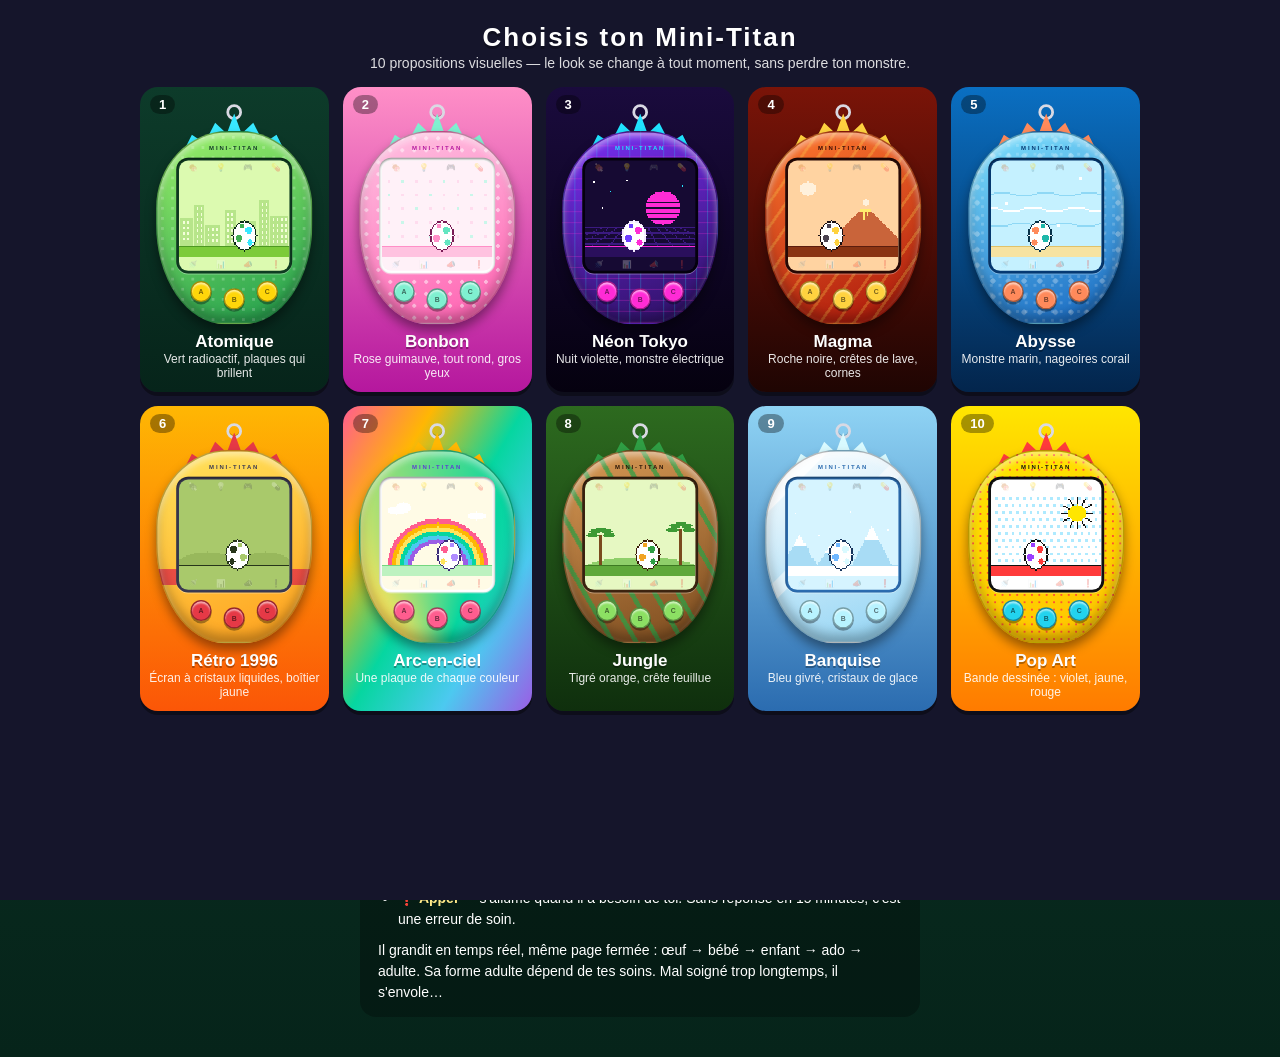
==== commit a1624caf: "Une seule vitesse : retrait des modes x20 et x120 Co-Authored-By: Claude Fable 5.2 <noreply@anthropi" ====
--- a/classique.html
+++ b/classique.html
@@ -74,7 +74,7 @@
 <div class="bar">
   <button id="bLook">🎨 Changer de look</button>
   <button id="bSnd">🔊 Son</button>
-  <button id="bSpd">⏩ Vitesse ×1</button>
+
 </div>
 <div id="main"></div>
 
@@ -93,7 +93,7 @@
     <li>❗ <b>Appel</b> — s'allume quand il a besoin de toi. Sans réponse en 15 minutes, c'est une erreur de soin.</li>
   </ul>
   Il grandit en temps réel, même page fermée : œuf → bébé → enfant → ado → adulte. Sa forme adulte dépend de tes soins.
-  Mal soigné trop longtemps, il s'envole… Le bouton <b>Vitesse</b> accélère le temps pour essayer.
+  Mal soigné trop longtemps, il s'envole…
 </div>
 
 <div id="gal" hidden>
@@ -419,7 +419,7 @@
 function tick(){
   const now=Date.now();let dt=now-S.last;S.last=now;
   if(dt>5000){dt=Math.min(dt,7*864e5);S.simT=now-dt;S.acc+=dt}   // page fermée : rattrapage à vitesse réelle
-  else S.acc+=dt*S.speed;
+  else S.acc+=dt;
   let n=0;
   while(S.acc>=60000){S.acc-=60000;S.simT+=60000;minute(S.simT);n++}
   if(S.speed===1&&Math.abs(S.simT-now)>90000)S.simT=now;
@@ -560,7 +560,7 @@
 /* ---------- démarrage ---------- */
 function ui(){
   document.getElementById('bSnd').textContent=S.mute?'🔇 Son coupé':'🔊 Son';
-  document.getElementById('bSpd').textContent='⏩ Vitesse ×'+S.speed;
+
 }
 S=load()||fresh(0);
 dev=buildDevice(th(),true);document.getElementById('main').appendChild(dev);
@@ -569,7 +569,7 @@
 document.getElementById('bLook').onclick=openGal;
 document.getElementById('galClose').onclick=()=>{document.getElementById('gal').hidden=true};
 document.getElementById('bSnd').onclick=()=>{S.mute=!S.mute;audio();ui();save()};
-document.getElementById('bSpd').onclick=()=>{S.speed=S.speed===1?20:S.speed===20?120:1;if(S.speed===1)S.simT=Date.now();ui();save()};
+
 addEventListener('keydown',e=>{const k={ArrowLeft:'A',ArrowDown:'B',Enter:'B',ArrowRight:'C','1':'A','2':'B','3':'C'}[e.key];if(k){e.preventDefault();press(k)}});
 document.addEventListener('visibilitychange',()=>{if(document.hidden)save()});
 if(!S.chosen)openGal();
